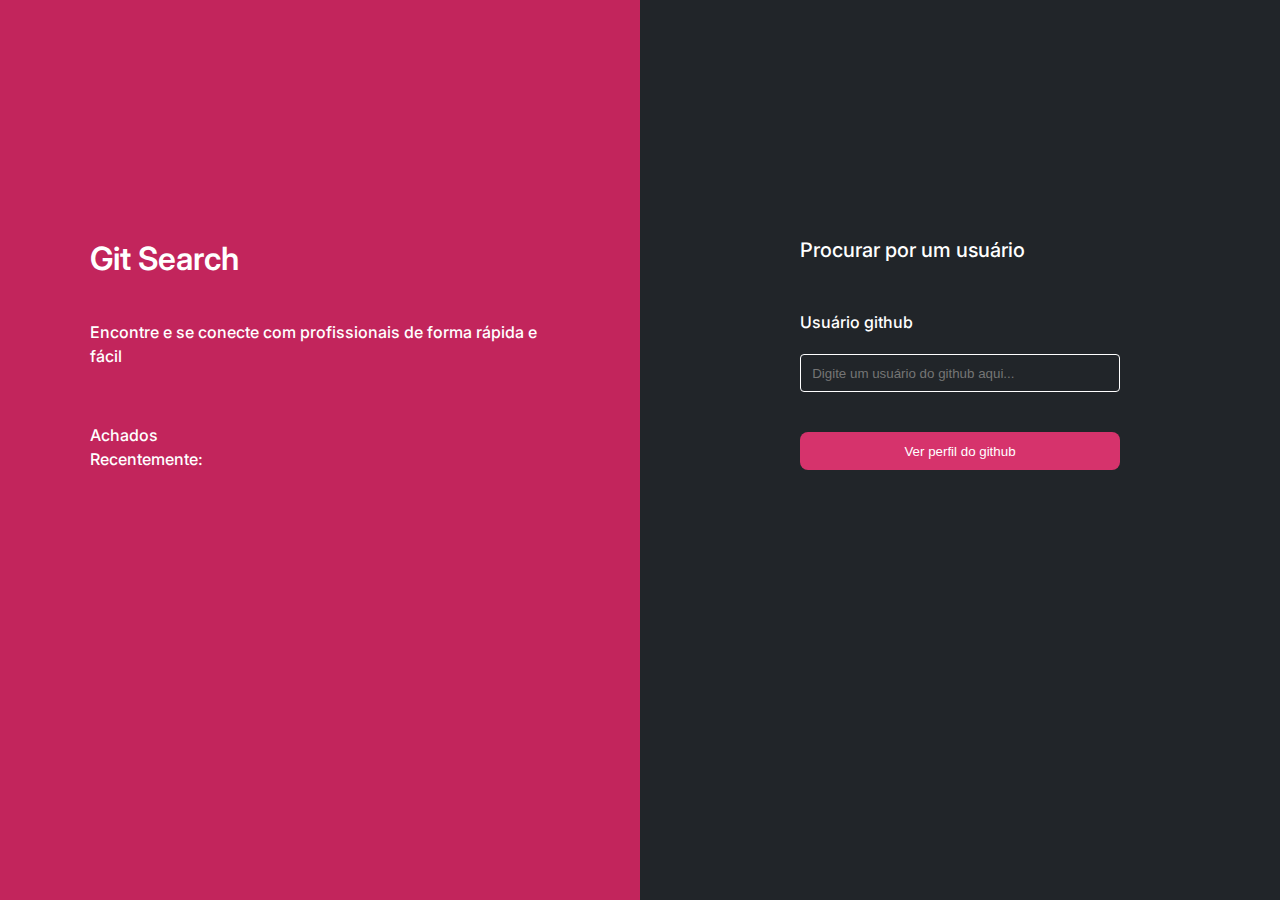
==== index.html @ 6c6c8f6f "m2-gitSearch-Saniel1990 first commit" ====
<!DOCTYPE html>
<html lang="pt-br">

<head>
  <meta charset="UTF-8" />
  <meta http-equiv="X-UA-Compatible" content="IE=edge" />
  <meta name="viewport" content="width=device-width, initial-scale=1.0" />
  <link rel="stylesheet" href="./styles/globalStyles.css" />
  <link rel="stylesheet" href="./styles/texts.css" />
  <link rel="stylesheet" href="./styles/buttons.css" />
  <link rel="stylesheet" href="./pages/home/index.css" />
  <title>Git Search</title>
</head>

<body>
  <main>
    <section class="intro">
      <div class="intro-content">
        <h1 class="title-1-2">Git Search</h1>
        <p class="text-2-2">Encontre e se conecte com profissionais de forma rápida e fácil </p>
        <div class="recent-users">
          <span class="text-2-2 recent-foud">Achados Recentemente:</span>
          <ul class="cards-users-box" id="cards_users_box">
          </ul>
        </div>
      </div>
    </section>
    <section class="search-area">
      <div class="search-area-box">
        <h2 class="title-2-2">Procurar por um usuário</h2>
        <form class="search-form">
          <label class="text-2-2" for="user_search">Usuário github</label>
          <input type="text" class="user-search" id="user_search" alt="Usuário github"
            placeholder="Digite um usuário do github aqui...">
            <span class="alert-span" id="alert_span"></span>
          <button id="user_search_bttn" class="button button-brand">Ver perfil do github</button>
        </form>
      </div>
    </section>
  </main>
  <script src="./pages/home/index.js"></script>
</body>

</html>
---- styles/globalStyles.css ----
@import url('https://fonts.googleapis.com/css2?family=Inter:wght@400;500;600;700&display=swap');

* {
  margin: 0;
  padding: 0;
  box-sizing: border-box;
  list-style: none;
}

:root{
    --color-brand-1: #C2255C;
    --color-brand-2: #D6336C;
    --color-grey-1:  #191C1F;
    --color-grey-2:  #212529;
    --color-grey-3:  #33363A;
    --color-grey-4:  #373B3E;
    --color-grey-6:  #A6A8A9;
    --color-grey-7:  #FFFFFF;
    --color-alert:   #C22554;

    --opacity-grey-1: rgba(255, 255, 255, 0.1); /*bordas dos cards*/
    --opacity-grey-2: rgba(255, 255, 255, 0.5); /*Stack do profile*/
    --opacity-grey-3: rgba(255, 255, 255, 0.6); /*paragrafo do card*/

    --border-rds-1: 0.5rem;
    --border-rds-2: 0.25rem;
}

html{
  font-family: 'Inter', sans-serif;
  font-style: normal;
}

.container{
  width: 54.4444444%;
  max-width: 100%;
  margin: 0 auto;
}

@media (max-width: 920px) {
  .container{
    width: 80%;
  }
}

@media (max-width:630px) {
  .container{
    width: 95%;
  }
}
---- styles/texts.css ----
.title-1-1 {
    /* Título principal/nome do usuário: Samuel Leão */
    font-weight: 700;
    font-size: 24px;
    line-height: 29px;
}

.title-2-1 {
    /* Titulo do card */
    font-weight: 500;
    font-size: 20px;
    line-height: 24px;
}

.text-1-1 {
    /* profile-stack */
    font-weight: 500;
    font-size: 16px;
    line-height: 19px;
}

.text-1-2 {
    /* Descrição do card */
    font-weight: 400;
    font-size: 14px;
    line-height: 21px;
    color: var(--opacity-grey-3);
}

.text-1-button {
    /* botões do header */
    font-weight: 600;
    font-size: 14px;
    line-height: 0px;
}

.text-2-button {
    /* botões do card */
    font-weight: 500;
    font-size: 14px;
    line-height: 17px;
}








.title-1-2 {
    /* Titulo: Git Seach, */
    font-weight: 600;
    font-size: 32px;
    line-height: 48px;
    color: var(--color-grey-7);
}

.title-2-2 {
    /* Titulo: Procurar por um, */
    font-weight: 500;
    font-size: 20px;
    line-height: 30px;
    color: var(--color-grey-7);

}

.text-2-2 {
    /* sub-titulos: Encontre e se.., */
    font-weight: 400;
    font-size: 20px;
    line-height: 30px;
    color: var(--color-grey-7);

}

.text-2-2 {
    /* informações: Achados recentemente, */
    font-weight: 500;
    font-size: 16px;
    line-height: 24px;
    color: var(--color-grey-7);

}

.text-3-2 {
    /* labels: Usuário github, */
    font-weight: 500;
    font-size: 14px;
    line-height: 21px;
    color: var(--color-grey-7);

}
---- styles/buttons.css ----
.button{
    display: flex;
    flex-direction: row;
    justify-content: center;
    align-items: center;
    padding: 1rem 1rem;
    color: var(--color-grey-7);
    border-radius: var(--border-rds-1);
    border: none;
    cursor: pointer;
}

.header-button {
    background: #33363A;
    border: 1px solid #33363A;

}

.header-button:hover {
    background: #212529;
}

.button-brand {
    background: #D6336C;
}

.button-brand:hover, .button-brand:focus-within {
    background: #C2255C;
}

.card-button {
    background-color: #33363A;
    padding: 0.5rem;
    border: 1px solid #FFFFFF;
    border-radius: 4px;
}

.card-button:hover, .card-button:focus-within  {
    background: #D6336C;
    border: 1px solid #D6336C;
}
---- pages/home/index.css ----
/* Desenvolva sua estilização aqui...*/
body {
    background-color: var(--color-grey-2);
    position: relative;
}

main {
    display: flex;
}

.intro {
    position: absolute;
    width: 50%;
    height: 100vh;
    left: 0px;
    top: 0px;
    display: flex;
    flex-direction: column;
    background: #C2255C;
}

.intro-content {
    display: flex;
    flex-direction: column;
    justify-content: center;
    margin-inline: 14%;
    margin-top: 235px;
}

.intro-content>h1 {
    margin-bottom: 2.313rem;
}

.intro-content>p {
    margin-bottom: 3.438rem;
}

.search-area {
    position: absolute;
    width: 50%;
    height: 100vh;
    right: 0px;
    top: 0px;
    display: flex;
    flex-direction: column;
}

.search-area-box {
    display: flex;
    flex-direction: column;
    justify-content: center;
    margin-inline: 25%;
    margin-top: 235px;
}

.search-form {
    display: flex;
    flex-direction: column;
    gap: 20px;
    margin: 45px 0;

}

.search-form>input {
    width: 100%;
    height: 38px;
    padding: 0.5rem 0.7rem;

    background: var(--color-grey-2);
    border: 1px solid var(--color-grey-7);
    border-radius: var(--border-rds-2);
}

.search-form>button{
    height: 38px;
}

.recent-users{
    display: flex;
    align-items: center;
    flex-direction: row;
    width: 100%;
    justify-content: flex-start;
    gap: 0.5rem;
}

.cards-users-box{
    width: 100%;
    max-width: 100%;
    display: flex;
    flex-direction: row;
    gap: 0.25rem;
}

.recent-foud{
    display: flex;
    flex-direction: row;
    flex-wrap: nowrap;
    width: 60%;
}

.recent-users-pictures{
    display: flex;
    align-items: center;
    justify-content: center;
}

.recent-users-link{
    display: flex;
    flex-direction: column;
    align-items: center;
    justify-content: center;
    cursor: pointer;
}

.recent-users-link>img{
    width: 70px;
    height: 70px;
    border-radius: 50%;
    margin-bottom: -0.5rem;

}

.recent-users-link>button{
    display: flex;
    flex-direction: row;
    flex-wrap: nowrap;
    align-items: center;
    justify-content: center;
    padding-inline: 0.25rem;
    font-size: 0.6rem;
    font-weight: 600;
    line-height: 150%;

    height: auto;
    border-radius: 0.25rem;
    border: none;
}
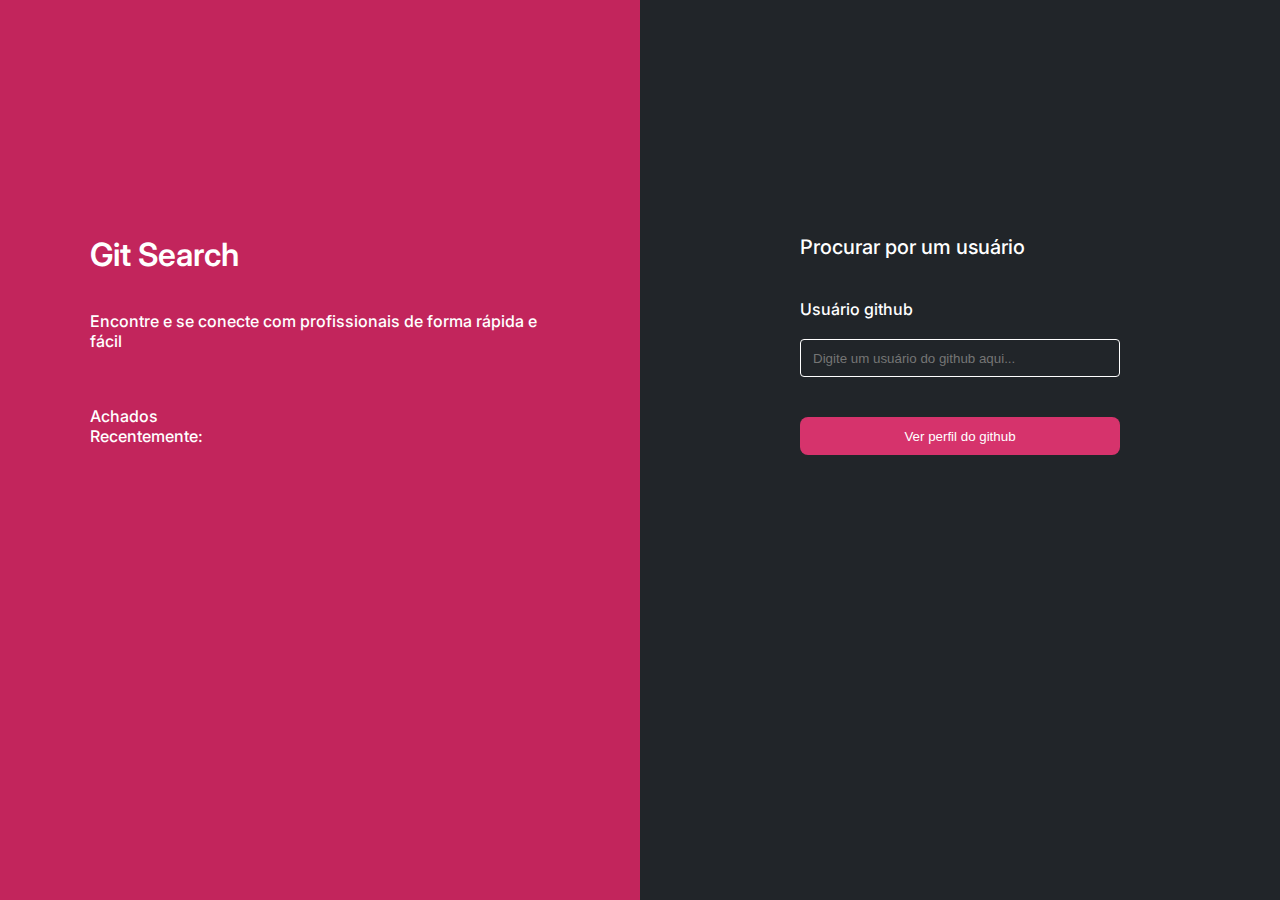
==== commit ed2d2ac9: "m2-gitSearch-Saniel1990 the real final commit now" ====
--- a/index.html
+++ b/index.html
@@ -5,6 +5,7 @@
   <meta charset="UTF-8" />
   <meta http-equiv="X-UA-Compatible" content="IE=edge" />
   <meta name="viewport" content="width=device-width, initial-scale=1.0" />
+  <link rel="shortcut icon" href="./assets/gS-favicon.png" type="image/x-icon">
   <link rel="stylesheet" href="./styles/globalStyles.css" />
   <link rel="stylesheet" href="./styles/texts.css" />
   <link rel="stylesheet" href="./styles/buttons.css" />
@@ -31,7 +32,7 @@
         <form class="search-form">
           <label class="text-2-2" for="user_search">Usuário github</label>
           <input type="text" class="user-search" id="user_search" alt="Usuário github"
-            placeholder="Digite um usuário do github aqui...">
+            placeholder="Digite um usuário do github aqui..." required>
             <span class="alert-span" id="alert_span"></span>
           <button id="user_search_bttn" class="button button-brand">Ver perfil do github</button>
         </form>
--- a/styles/globalStyles.css
+++ b/styles/globalStyles.css
@@ -22,8 +22,55 @@
     --opacity-grey-2: rgba(255, 255, 255, 0.5); /*Stack do profile*/
     --opacity-grey-3: rgba(255, 255, 255, 0.6); /*paragrafo do card*/
 
-    --border-rds-1: 0.5rem;
-    --border-rds-2: 0.25rem;
+    --border-rds-0: 50%;
+    --border-rds-1: 0.5rem; /* 8px*/
+    --border-rds-2: 0.25rem; /*4px*/
+
+    --f-weight-1: 700;
+    --f-weight-2: 600;
+    --f-weight-3: 500;
+    --f-weight-4: 400;
+
+    --f-size-0: 2rem; /*32px*/
+    --f-size-1: 1.5rem; /*24px*/
+    --f-size-2: 1.25rem; /*20px*/
+    --f-size-3: 1rem; /*16px*/
+    --f-size-4: 0.875rem; /*14px*/
+    --f-size-5: 0.75rem; /*12px*/
+
+    --l-height-1: ; /*48px*/
+    --l-height-2: ; /*30px*/
+    --l-height-3: ; /*29px*/
+    --l-height-4: ; /*24px*/
+    --l-height-5: ; /*21px*/
+    --l-height-6: ; /*19px*/
+    --l-height-6: ; /*17px*/
+
+
+    --rem05: 0.5rem; /* 8px */
+    --rem06: 0.625rem; /* 10px */
+    --rem07: 0.75rem; /* 12px */
+    --rem08: 0.875rem; /* 14px */
+    --rem09: 0.938rem; /* 15px */
+    --rem10: 1rem; /* 16px */
+    --rem10-6: 1.063rem; /* 17px */
+    --rem11: 1.125rem; /* 18px */
+    --rem11-8: 1.188rem; /* 19px */
+    --rem12: 1.25rem; /*20px*/
+    --rem13: 1.375rem; /*22px*/
+    --rem15: 1.5rem; /* 24px */
+    --rem16: 1.625rem; /* 26px */
+    --rem17: 1.75rem; /* 28px*/
+    --rem20: 2rem; /* 32px */
+    --rem23: 2.375rem; /* 38px */
+    --rem25: 2.5rem; /* 40px */
+    --rem30: 3rem; /* 48px */
+    --rem32: 3.25rem; /* 52px */
+    --rem34: 3.438rem; /* 55px */
+    --rem37: 3.75rem; /* 60px */
+    --rem38: 3.813rem; /* 61px */
+    --rem50: 3.813rem; /* 80px */
+    --rem125: 12.5rem; /* 200px */
 }
 
 html{
--- a/styles/texts.css
+++ b/styles/texts.css
@@ -1,93 +1,76 @@
 .title-1-1 {
-    /* Título principal/nome do usuário: Samuel Leão */
-    font-weight: 700;
-    font-size: 24px;
-    line-height: 29px;
+    font-weight: var(--f-weight-1);
+    font-size: var(--f-size-1);
+    line-height: var(--l-height-3);
 }
 
 .title-2-1 {
-    /* Titulo do card */
-    font-weight: 500;
-    font-size: 20px;
-    line-height: 24px;
+    font-weight: var(--f-weight-3);
+    font-size: var(--f-size-2);
+    line-height: var(--l-height-4);
 }
 
 .text-1-1 {
-    /* profile-stack */
-    font-weight: 500;
-    font-size: 16px;
-    line-height: 19px;
+    font-weight: var(--f-weight-3);
+    font-size: var(--f-size-3);
+    line-height: var(--l-height-6);
 }
 
 .text-1-2 {
-    /* Descrição do card */
-    font-weight: 400;
-    font-size: 14px;
-    line-height: 21px;
+    font-weight: var(--f-weight-4);
+    font-size: var(--f-size-4);
+    line-height: var(--l-height-5);
     color: var(--opacity-grey-3);
 }
 
 .text-1-button {
-    /* botões do header */
-    font-weight: 600;
-    font-size: 14px;
+    font-weight: var(--f-weight-2);
+    font-size: var(--f-size-4);
     line-height: 0px;
 }
 
 .text-2-button {
-    /* botões do card */
-    font-weight: 500;
-    font-size: 14px;
-    line-height: 17px;
+    font-weight: var(--f-weight-3);
+    font-size: var(--f-size-4);
+    line-height: var(--l-height-6);
 }
 
-
-
-
-
-
-
+/* ////////////////////////////////// */
 
 .title-1-2 {
-    /* Titulo: Git Seach, */
-    font-weight: 600;
-    font-size: 32px;
-    line-height: 48px;
+    font-weight: var(--f-weight-2);
+    font-size: var(--f-size-0);
+    line-height: var(--l-height-1);
     color: var(--color-grey-7);
 }
 
 .title-2-2 {
-    /* Titulo: Procurar por um, */
-    font-weight: 500;
-    font-size: 20px;
-    line-height: 30px;
+    font-weight: var(--f-weight-3);
+    font-size: var(--f-size-2);
+    line-height: var(--l-height-2);
     color: var(--color-grey-7);
 
 }
 
 .text-2-2 {
-    /* sub-titulos: Encontre e se.., */
-    font-weight: 400;
-    font-size: 20px;
-    line-height: 30px;
+    font-weight: var(--f-weight-4);
+    font-size: var(--f-size-2);
+    line-height: var(--l-height-2);
     color: var(--color-grey-7);
 
 }
 
 .text-2-2 {
-    /* informações: Achados recentemente, */
-    font-weight: 500;
-    font-size: 16px;
-    line-height: 24px;
+    font-weight: var(--f-weight-3);
+    font-size: var(--f-size-3);
+    line-height: var(--l-height-4);
     color: var(--color-grey-7);
 
 }
 
 .text-3-2 {
-    /* labels: Usuário github, */
-    font-weight: 500;
-    font-size: 14px;
-    line-height: 21px;
+    font-weight: var(--f-weight-3);
+    font-size: var(--f-size-4);
+    line-height: var(--l-height-5);
     color: var(--color-grey-7);
-
 }--- a/styles/buttons.css
+++ b/styles/buttons.css
@@ -3,7 +3,7 @@
     flex-direction: row;
     justify-content: center;
     align-items: center;
-    padding: 1rem 1rem;
+    padding: var(--rem10);
     color: var(--color-grey-7);
     border-radius: var(--border-rds-1);
     border: none;
@@ -11,31 +11,31 @@
 }
 
 .header-button {
-    background: #33363A;
-    border: 1px solid #33363A;
+    background-color: var(--color-grey-3);
+    border: 1px solid var(--color-grey-3);
 
 }
 
 .header-button:hover {
-    background: #212529;
+    background-color: var(--color-grey-2);
 }
 
 .button-brand {
-    background: #D6336C;
+    background-color: var(--color-brand-2);
 }
 
 .button-brand:hover, .button-brand:focus-within {
-    background: #C2255C;
+    background-color: var(--color-alert);
 }
 
 .card-button {
-    background-color: #33363A;
-    padding: 0.5rem;
-    border: 1px solid #FFFFFF;
-    border-radius: 4px;
+    background-color: var(--color-grey-3);
+    padding: var(--rem05);
+    border: 1px solid var(--color-grey-7);
+    border-radius: var(--border-rds-2);
 }
 
 .card-button:hover, .card-button:focus-within  {
-    background: #D6336C;
-    border: 1px solid #D6336C;
+    background-color: var(--color-brand-2);
+    border: 1px solid var(--color-brand-2);
 }--- a/pages/home/index.css
+++ b/pages/home/index.css
@@ -1,4 +1,3 @@
-/* Desenvolva sua estilização aqui...*/
 body {
     background-color: var(--color-grey-2);
     position: relative;
@@ -24,7 +23,7 @@
     flex-direction: column;
     justify-content: center;
     margin-inline: 14%;
-    margin-top: 235px;
+    margin-top: 14.688rem;
 }
 
 .intro-content>h1 {
@@ -50,21 +49,22 @@
     flex-direction: column;
     justify-content: center;
     margin-inline: 25%;
-    margin-top: 235px;
+    margin-top: 14.688rem;
 }
 
 .search-form {
     display: flex;
     flex-direction: column;
-    gap: 20px;
-    margin: 45px 0;
+    gap: var(--rem12);
+    margin: var(--rem25) 0;
 
 }
 
 .search-form>input {
     width: 100%;
-    height: 38px;
-    padding: 0.5rem 0.7rem;
+    height: var(--rem23);
+    padding: var(--rem05) var(--rem07);
+    color: var(--opacity-grey-3);
 
     background: var(--color-grey-2);
     border: 1px solid var(--color-grey-7);
@@ -72,7 +72,7 @@
 }
 
 .search-form>button{
-    height: 38px;
+    height: var(--rem23);
 }
 
 .recent-users{
@@ -80,8 +80,9 @@
     align-items: center;
     flex-direction: row;
     width: 100%;
+    max-width: 100%;
     justify-content: flex-start;
-    gap: 0.5rem;
+    gap: var(--rem05);
 }
 
 .cards-users-box{
@@ -95,7 +96,6 @@
 .recent-foud{
     display: flex;
     flex-direction: row;
-    flex-wrap: nowrap;
     width: 60%;
 }
 
@@ -114,10 +114,10 @@
 }
 
 .recent-users-link>img{
-    width: 70px;
-    height: 70px;
-    border-radius: 50%;
-    margin-bottom: -0.5rem;
+    width: 4.375rem;
+    height: 4.375rem;
+    border-radius: var(--border-rds-0);
+    margin-bottom: -0.7rem;
 
 }
 
@@ -129,10 +129,34 @@
     justify-content: center;
     padding-inline: 0.25rem;
     font-size: 0.6rem;
-    font-weight: 600;
+    font-weight: var(--f-weight-2);
     line-height: 150%;
+    cursor: pointer;
+    background-color: transparent;
+    color: transparent;
 
     height: auto;
-    border-radius: 0.25rem;
+    border-radius: var(--border-rds-2);
     border: none;
 }
+
+.recent-users-link>button:hover{
+    background-color: var(--color-grey-7);
+    color: var(--color-brand-1);
+}
+
+.alert-span{
+    align-self: center;
+    line-height: 0;
+    color: var(--color-alert);
+}
+
+@media (max-width: 800px) {
+    .recent-users{
+        flex-wrap: wrap;
+    }
+    .recent-foud{
+        width: 100%;
+        max-width: 100%;
+    }
+}
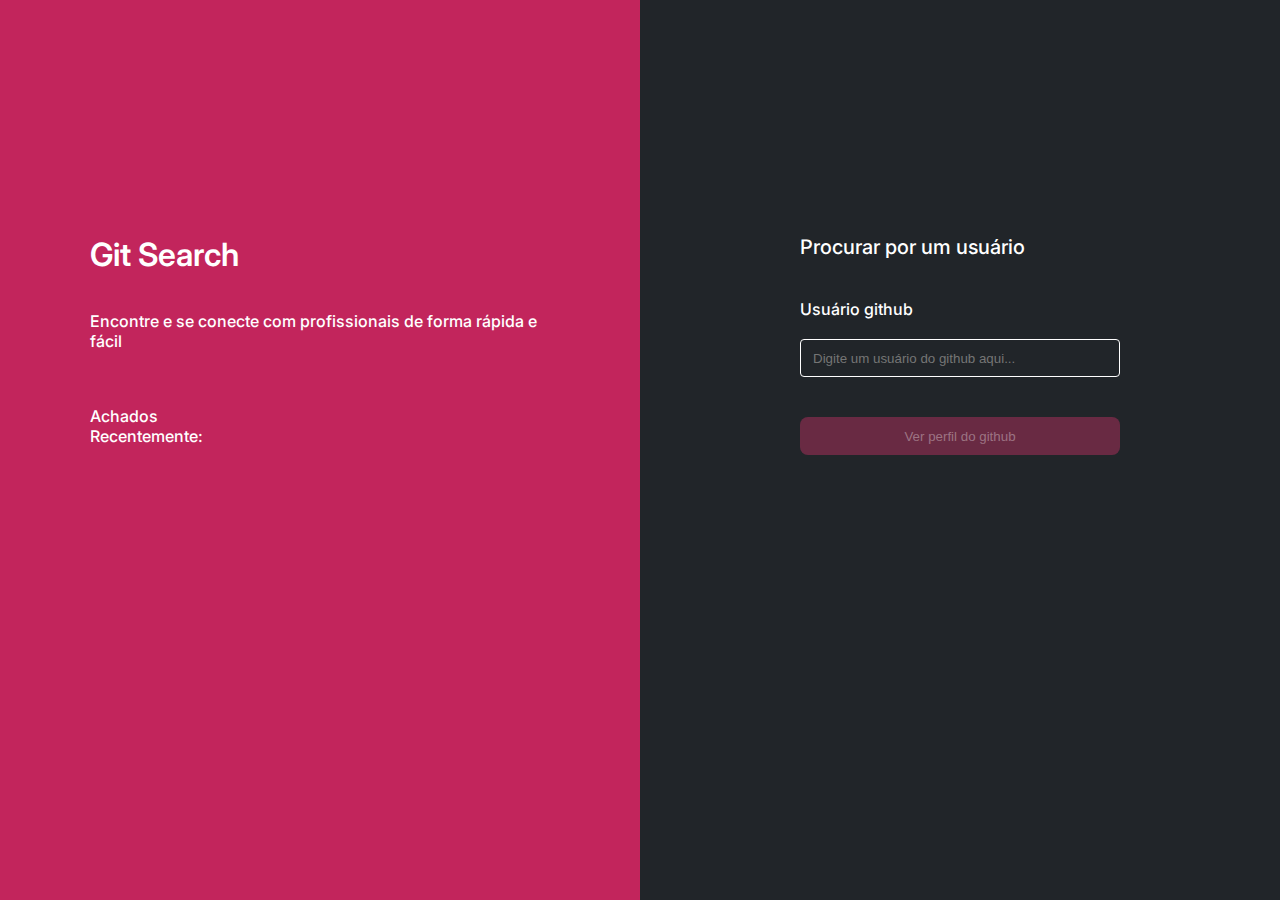
==== commit aea81bb6: "m2-gitSearch-Saniel1990 feat: last commit" ====
--- a/index.html
+++ b/index.html
@@ -34,7 +34,7 @@
           <input type="text" class="user-search" id="user_search" alt="Usuário github"
             placeholder="Digite um usuário do github aqui..." required>
             <span class="alert-span" id="alert_span"></span>
-          <button id="user_search_bttn" class="button button-brand">Ver perfil do github</button>
+          <button id="user_search_bttn" class="button button-brand inative-button">Ver perfil do github</button>
         </form>
       </div>
     </section>
--- a/styles/globalStyles.css
+++ b/styles/globalStyles.css
@@ -10,6 +10,7 @@
 :root{
     --color-brand-1: #C2255C;
     --color-brand-2: #D6336C;
+    --opacity-brand-2: rgba(214, 51, 108, 0.4);
     --color-grey-1:  #191C1F;
     --color-grey-2:  #212529;
     --color-grey-3:  #33363A;
@@ -21,6 +22,7 @@
     --opacity-grey-1: rgba(255, 255, 255, 0.1); /*bordas dos cards*/
     --opacity-grey-2: rgba(255, 255, 255, 0.5); /*Stack do profile*/
     --opacity-grey-3: rgba(255, 255, 255, 0.6); /*paragrafo do card*/
+    --opacity-grey-7: rgba(255, 255, 255, 0.35); /*paragrafo do card*/
 
     --border-rds-0: 50%;
     --border-rds-1: 0.5rem; /* 8px*/
--- a/styles/buttons.css
+++ b/styles/buttons.css
@@ -24,6 +24,12 @@
     background-color: var(--color-brand-2);
 }
 
+.inative-button{
+    background-color: var(--opacity-brand-2);
+    color: var(--opacity-grey-7);
+    pointer-events: none;
+}
+
 .button-brand:hover, .button-brand:focus-within {
     background-color: var(--color-alert);
 }
@@ -38,4 +44,17 @@
 .card-button:hover, .card-button:focus-within  {
     background-color: var(--color-brand-2);
     border: 1px solid var(--color-brand-2);
+}
+
+.loading{
+    animation: spinner 1s infinite linear;
+}
+
+@keyframes spinner {
+    0% {
+        transform: rotate(0);
+    }
+    100%{
+        transform: rotate(360deg);
+    }
 }--- a/pages/home/index.css
+++ b/pages/home/index.css
@@ -15,7 +15,7 @@
     top: 0px;
     display: flex;
     flex-direction: column;
-    background: #C2255C;
+    background-color: var(--color-brand-1);
 }
 
 .intro-content {
@@ -60,15 +60,28 @@
 
 }
 
-.search-form>input {
+.search-form>input{
     width: 100%;
     height: var(--rem23);
     padding: var(--rem05) var(--rem07);
     color: var(--opacity-grey-3);
+    outline: none;
 
     background: var(--color-grey-2);
     border: 1px solid var(--color-grey-7);
     border-radius: var(--border-rds-2);
+}
+
+
+
+.user-search:focus-within, .user-search:hover{
+    border: 1px solid var(--color-brand-1);
+    background-color: var(--color-grey-2);
+    color: var(--color-brand-1);
+}
+
+.user-search::placeholder:focus-within{
+    color: var(--color-brand-1);
 }
 
 .search-form>button{
@@ -117,7 +130,7 @@
     width: 4.375rem;
     height: 4.375rem;
     border-radius: var(--border-rds-0);
-    margin-bottom: -0.7rem;
+    margin-bottom: -0.8rem;
 
 }
 
@@ -135,12 +148,12 @@
     background-color: transparent;
     color: transparent;
 
-    height: auto;
+    height: 24px;
     border-radius: var(--border-rds-2);
     border: none;
 }
 
-.recent-users-link>button:hover{
+.recent-users-link:hover>button{
     background-color: var(--color-grey-7);
     color: var(--color-brand-1);
 }
